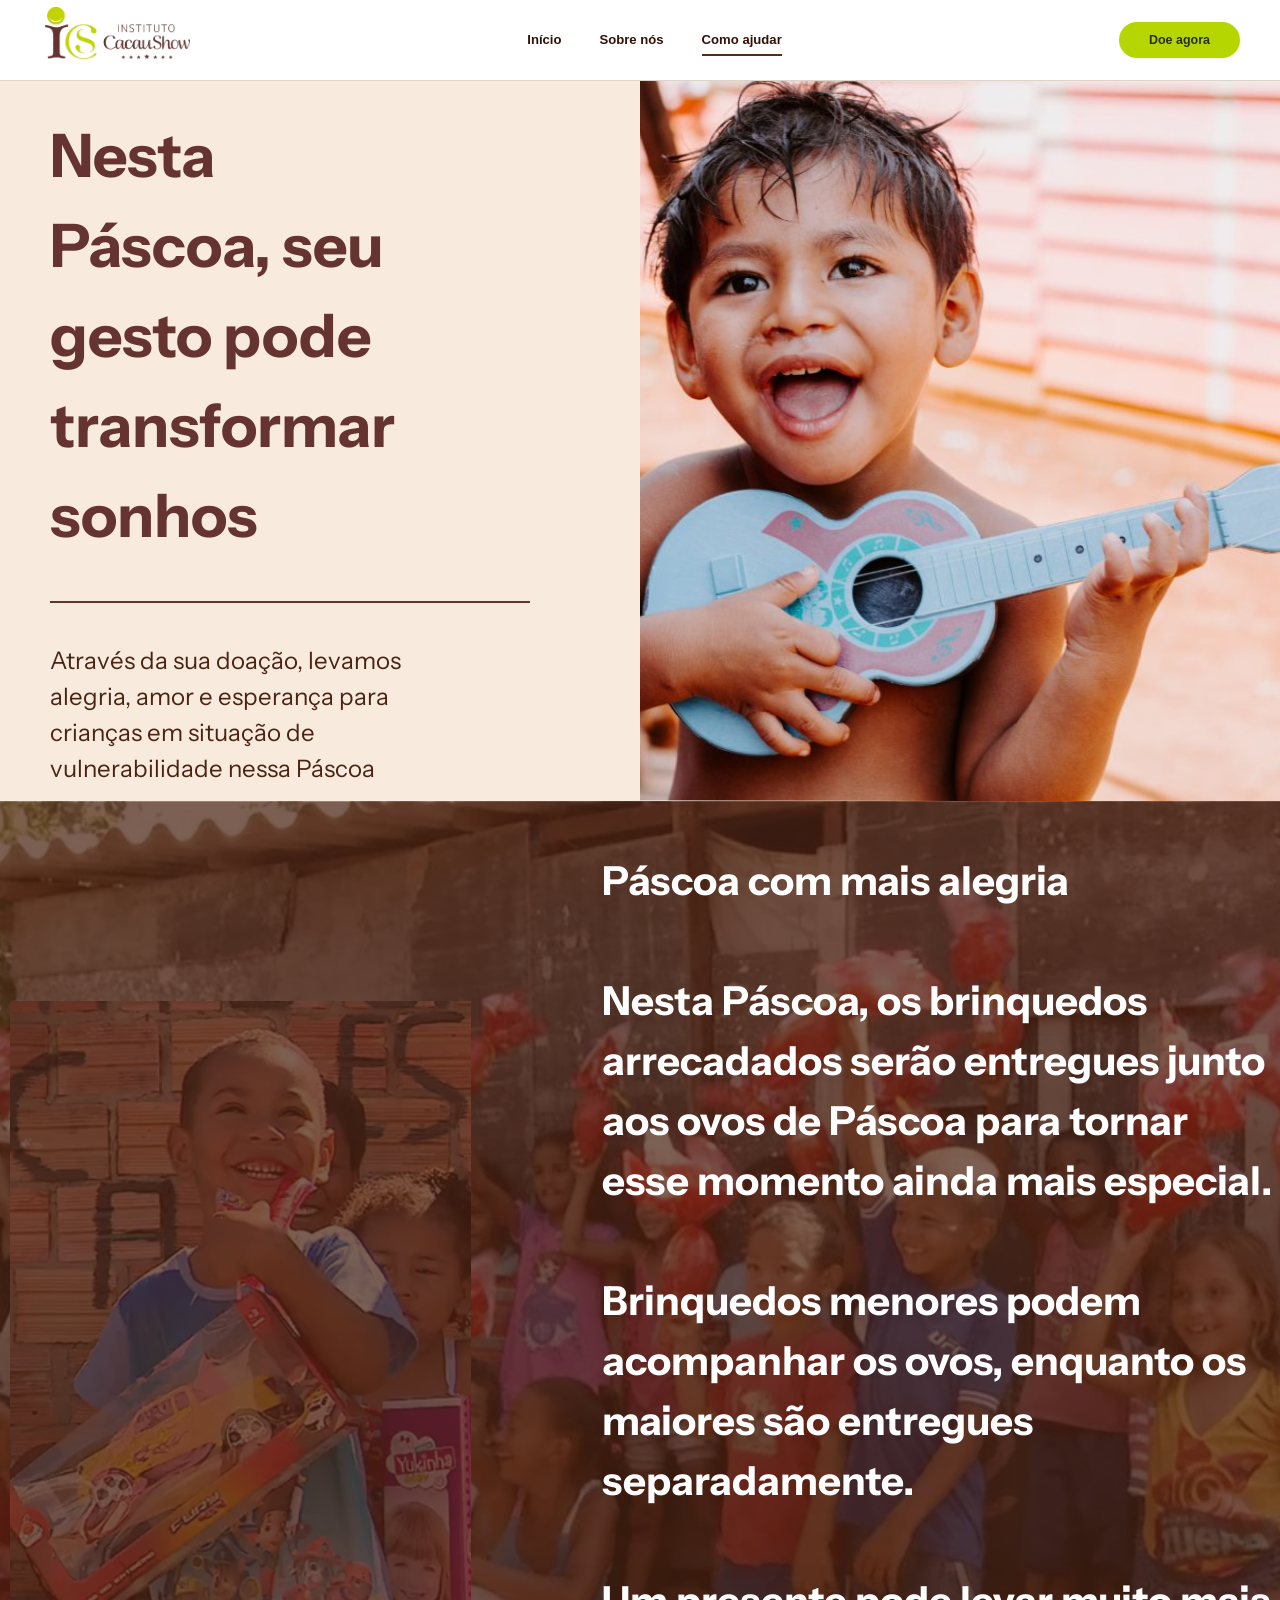
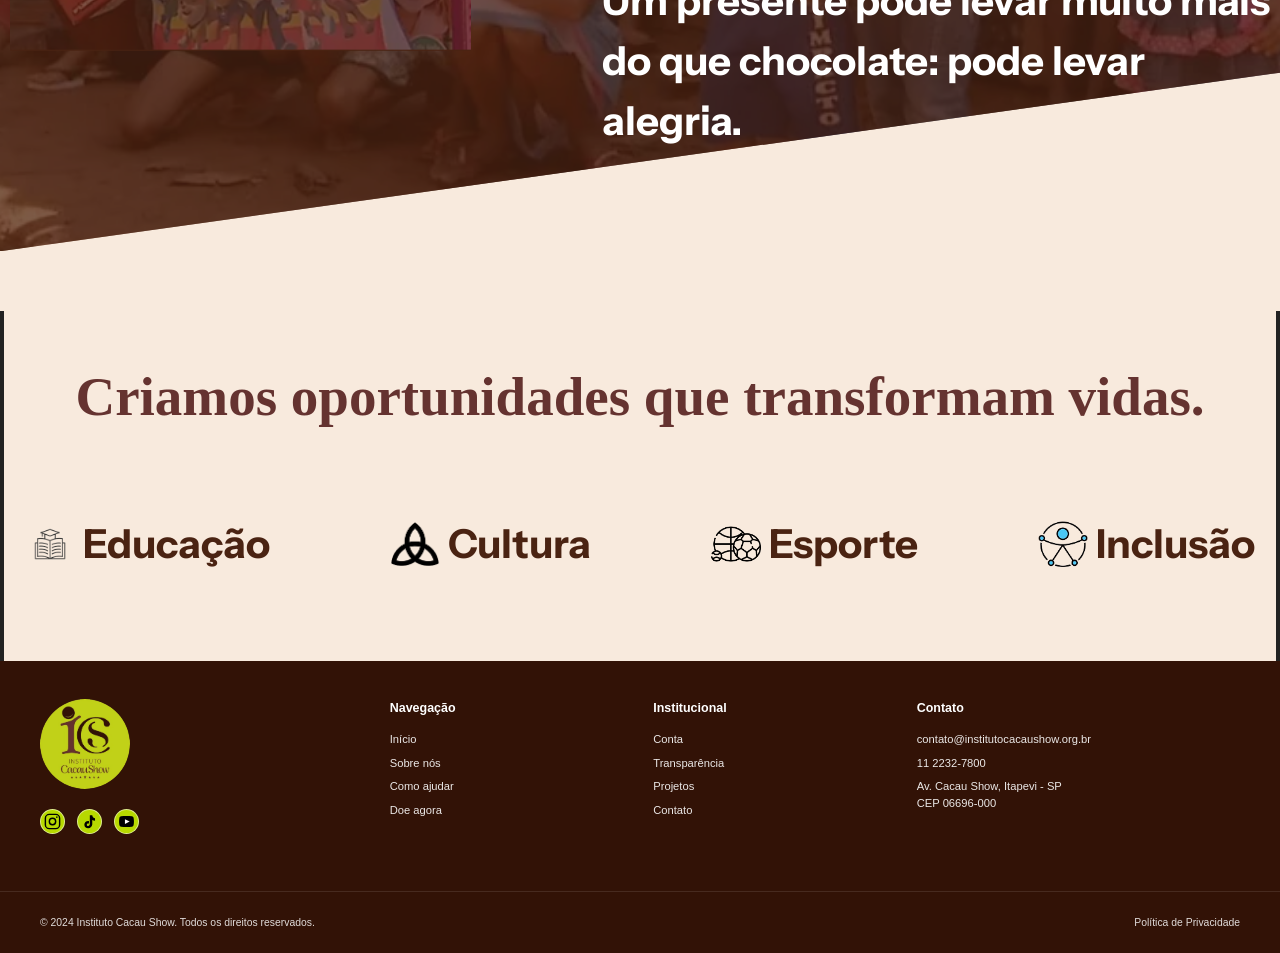
==== index.html @ d0c547f3 "finalizado" ====
<!DOCTYPE html>
<html lang="pt-br">
<head>
    <link rel="preconnect" href="https://fonts.googleapis.com">
<link rel="preconnect" href="https://fonts.gstatic.com" crossorigin>
<link href="https://fonts.googleapis.com/css2?family=Instrument+Sans:ital,wght@0,400..700;1,400..700&display=swap" rel="stylesheet">
    <meta charset="UTF-8">
    <meta name="viewport" content="width=device-width, initial-scale=1.0">
    <title>Início</title>
    <link rel="stylesheet" href="style.css">
</head>
<body>
  <header class="cabecalho">
        <div class="container cabecalho-conteudo">
            <a class="logo-link" href="#" aria-label="Página inicial do Instituto Cacau Show">
                <img src="logoheaderr.png" alt="Instituto Cacau Show">
            </a>

            <button class="menu-botao" id="menuBotao" type="button" aria-label="Abrir menu" aria-expanded="false"
                aria-controls="menuPrincipal">
                ☰
            </button>

            <nav class="navegacao" id="menuPrincipal" aria-label="Navegação principal">
                <a href="#inicio">Início</a>
                <a href="#sobre">Sobre nós</a>
                <a class="ativo" href="#ajudar" aria-current="page">Como ajudar</a>
            </nav>

            <a class="botao-doe" href="#doacao">Doe agora</a>
        </div>
    </header>
    <div class="hero">
        <div class="esquerda">
            <h1>Nesta Páscoa, seu gesto pode transformar sonhos</h1>
            <div class="linha"></div>
            <p>Através da sua doação, levamos alegria, amor
 e esperança para crianças em situação de
vulnerabilidade nessa Páscoa</p>
        </div>
        <div class="direita">
            
            <img src="image 11 (1).svg" alt="">
        </div>
    </div>
    <div class="segundaparte">
        <div class="imagem">
    <div class="foto">
        <img src="Rectangle 14.png" alt="">
    </div>
</div>

            <div class="pascoa"><h1>Páscoa com mais alegria <br><br>
                Nesta Páscoa, os brinquedos arrecadados serão entregues junto aos ovos de Páscoa para tornar esse momento ainda mais especial.
                <br><br> Brinquedos menores podem acompanhar os ovos, enquanto os maiores são entregues separadamente.<br><br> Um presente pode levar muito mais do que chocolate: pode levar alegria.</h1>
            </div>
    </div>

    <div class="oportunidades">

    <h2>Criamos oportunidades que transformam vidas.</h2>

    <div class="categorias">

        <div class="categoria">
            <div class="espaco-imagem">
                <img src="image 31.png" alt="">
            </div>
            <p>Educação</p>
        </div>

        <div class="categoria">
            <div class="espaco-imagem">
                <img src="image 32.png" alt="">
            </div>
            <p>Cultura</p>
        </div>

        <div class="categoria">
            <div class="espaco-imagem">
                <img src="image 33.png" alt="">
            </div>
            <p>Esporte</p>
        </div>

        <div class="categoria">
            <div class="espaco-imagem">
                <img src="image 34.png" alt="">
            </div>
            <p>Inclusão</p>
        </div>

    </div>

</div>
<footer class="rodape">
        <div class="container rodape-conteudo">
            <div class="rodape-marca">
                <img src="footer.png" alt="Instituto Cacau Show">
                <div class="redes-sociais" aria-label="Redes sociais">

                    <a href="#" class="botao-rede-social" aria-label="Instagram">
                        <img src="instagram.svg" alt="">
                    </a>

                    <a href="#" class="botao-rede-social" aria-label="TikTok">
                        <img src="tiktok.svg" alt="">
                    </a>

                    <a href="#" class="botao-rede-social" aria-label="YouTube">
                        <img src="youtube.svg" alt="">
                    </a>

                </div>
            </div>

            <div class="rodape-coluna">
                <h3>Navegação</h3>
                <a href="#inicio">Início</a>
                <a href="#sobre">Sobre nós</a>
                <a href="#ajudar">Como ajudar</a>
                <a href="#doacao">Doe agora</a>
            </div>

            <div class="rodape-coluna">
                <h3>Institucional</h3>
                <a href="#">Conta</a>
                <a href="#">Transparência</a>
                <a href="#">Projetos</a>
                <a href="#">Contato</a>
            </div>

            <div class="rodape-coluna contato">
                <h3>Contato</h3>
                <a href="mailto:contato@institutocacaushow.org.br">
                    contato@institutocacaushow.org.br
                </a>
                <a href="tel:+551122327800">11 2232-7800</a>
                <p>Av. Cacau Show, Itapevi - SP<br>CEP 06696-000</p>
            </div>
        </div>

        <div class="rodape-final">
            <p>©️ 2024 Instituto Cacau Show. Todos os direitos reservados.</p>
            <a href="#">Política de Privacidade</a>
        </div>
    </footer>
</body>
</html>
---- style.css ----
@import url("https://fonts.googleapis.com/css2?family=DM+Sans:wght@400;500;600;700&family=Playfair+Display:wght@600;700&display=swap");

*{

    margin: 0px;
    padding: 0px;
    box-sizing: border-box;
}

:root {
    --bege: #f7f0e5;
    --bege-escuro: #e7d9ca;
    --marrom: #542d1e;
    --marrom-escuro: #321206;
    --verde: #b5d600;
    --branco: #ffffff;
    --texto: #2f211b;
    --largura: 1200px;
}

* {
    margin: 0;
    padding: 0;
    box-sizing: border-box;
}

html {
    scroll-behavior: smooth;
}

body {
    color: var(--texto);
    background-color: var(--bege);
    line-height: 1.5;
}

img {
    display: block;
    max-width: 100%;
}

a {
    color: inherit;
    text-decoration: none;
}

button {
    font: inherit;
}

.container {
    width: min(100% - 32px, var(--largura));
    margin-inline: auto;
}

.cabecalho {
    position: sticky;
    top: 0;
    z-index: 100;
    background-color: var(--branco);
    border-bottom: 1px solid #ddd3c8;
}

.cabecalho-conteudo {
    min-height: 78px;
    display: flex;
    align-items: center;
    justify-content: space-between;
    gap: 32px;
}

.logo-link img {
    width: 150px;
    height: auto;
}

.navegacao {
    display: flex;
    align-items: center;
    gap: 38px;
}

.navegacao a {
    position: relative;
    padding: 8px 0;
    font-family: Arial, Helvetica, sans-serif;
    font-size: 0.82rem;
    font-weight: 700;
    color: var(--marrom-escuro);
}

.navegacao a::after {
    content: "";
    position: absolute;
    left: 0;
    bottom: 2px;
    width: 0;
    height: 2px;
    background-color: var(--marrom);
    transition: width 0.2s ease;
}

.navegacao a:hover::after,
.navegacao a.ativo::after {
    width: 100%;
}

.botao-doe {
    padding: 9px 30px;
    border-radius: 24px;
    background-color: var(--verde);
    color: #263000;
    font-family: Arial, Helvetica, sans-serif;
    font-size: 0.78rem;
    font-weight: 800;
    transition: transform 0.2s ease, filter 0.2s ease;
}

.botao-doe:hover {
    transform: translateY(-2px);
    filter: brightness(0.95);
    background-color: var(--marrom-escuro);
    color: var(--branco);
}

.menu-botao {
    display: none;
    border: 0;
    background: transparent;
    color: var(--marrom);
    font-size: 1.7rem;
    cursor: pointer;
}


body{
    font-family: "Instrument Sans", sans-serif;
    background-color: #F8EADD;
}

.hero {
    height: 720px;
    display: flex;
}

.esquerda {
    width: 50%;
}

.esquerda h1 {
    margin-left: 50px;
    margin-top: 30px;
    color: #653330;
    font-size: 60px;
    width: 60%;
}

.esquerda p {
    color: #4A2312;
    margin-left: 50px;
    font-size: 24px;
    width: 65%;
}

.linha {
    height: 1px;
    width: 480px;
    border: #653330 solid 0.05px;
    margin-bottom: 40px;
    margin-left: 50px;
    margin-top: 40px;
}

.direita {
    width: 50%;
    height: 100%;
}

.direita img {
    width: 100%;
    height: 100%;
    object-fit: cover;
    display: block;
}

.segundaparte {
    position: relative;
    display: flex;
    color: white;
    height: 1050px;

    background-image: url(crianças.webp);
    background-size: cover;
    background-position: center;

    clip-path: polygon(
        0 0,
        100% 0,
        100% 83%,
        0 100%
    );

    
    &::before {
        content: "";
        position: absolute;
        inset: 0;
        background-color: rgba(74, 35, 18, 0.72);
        z-index: 0;
    }

    .imagem {
        width: 47%;
        display: flex;
        align-items: center;
        justify-content: center;
        position: relative;
        z-index: 1;

        .foto {
            position: relative;
            height: 650px;
            margin-right: 120px;

            img {
                height: 650px;
                display: block;
            }

            &::after {
                content: "";
                position: absolute;
                inset: 0;
                background-color: rgba(74, 35, 18, 0.72);
                pointer-events: none;
            }
        }
    }

    .pascoa {
        width: 53%;
        display: flex;
        justify-content: center;
        align-items: center;
        z-index: 1;

        h1 {
            margin-bottom: 50px;
            font-size: 40px;
        }
    }
}
.oportunidades {
    margin-top: 60px;
    height: 350px;
    background-color: #F8EADD;

    display: flex;
    flex-direction: column;
    align-items: center;

    padding-top: 45px;

    border-left: 4px solid #222;
    border-right: 4px solid #222;

    h2 {
        color: #653330;
        font-size: 55px;
        font-family: Georgia, serif;
        margin: 0 0 35px 0;
        text-align: center;
    }

    .categorias {
        margin-top: 40px;
        display: flex;
        align-items: center;
        justify-content: center;

        
        gap: 120px;

        width: 100%;
    }

    .categoria {
        display: flex;
        align-items: center;

        
        gap: 8px;

        p {
            color: #4A2312;
            font-size: 40px;
            font-weight: bold;
            margin: 0;
        }

        .espaco-imagem {
            width: 50px;
            height: 50px;

            display: flex;
            align-items: center;
            justify-content: center;

            img {
                max-width: 50px;
                max-height: 50px;
                width: auto;
                height: auto;
            }
        }
    }
}

.rodape {
    background-color: var(--marrom-escuro);
    color: var(--branco);
}

.rodape-conteudo {
    min-height: 230px;
    padding: 38px 0;
    display: grid;
    grid-template-columns: 1.4fr 1fr 1fr 1.5fr;
    gap: 48px;
}

.rodape-marca img {
    width: 90px;
    margin-bottom: 20px;
    border-radius: 50%;
}

.redes-sociais {
    display: flex;
    gap: 12px;
}

.redes-sociais a {
    width: 25px;
    height: 25px;
    display: grid;
    place-items: center;
    border: 1px solid rgba(255, 255, 255, 0.55);
    border-radius: 50%;
    font-family: Arial, Helvetica, sans-serif;
    font-size: 0.7rem;
}

.rodape-coluna {
    display: flex;
    flex-direction: column;
    gap: 7px;
}

.rodape-coluna h3 {
    margin-bottom: 6px;
    font-family: Arial, Helvetica, sans-serif;
    font-size: 0.78rem;
    font-weight: 700;
}

.rodape-coluna a,
.rodape-coluna p {
    font-family: Arial, Helvetica, sans-serif;
    font-size: 0.7rem;
    line-height: 1.5;
    opacity: 0.9;
}

.rodape-coluna a:hover {
    text-decoration: underline;
}

.rodape-final {
    min-height: 62px;
    padding: 15px max(16px, calc((100% - var(--largura)) / 2));
    display: flex;
    align-items: center;
    justify-content: space-between;
    gap: 20px;
    border-top: 1px solid rgba(255, 255, 255, 0.12);
    font-family: Arial, Helvetica, sans-serif;
    font-size: 0.65rem;
    opacity: 0.85;
}

.redes-sociais {
    display: flex;
    align-items: center;
    gap: 12px;
    margin-top: 12px;
}

.botao-rede-social {
    display: flex;
    align-items: center;
    justify-content: center;
    width: 34px;
    height: 34px;
    border-radius: 50%;
    background-color: #B7D900;
    color: #4A3728;
    text-decoration: none;
    transition: transform 0.2s ease, background-color 0.2s ease;
}

.botao-rede-social img {
    width: 19px;
    height: 19px;
    margin-top: 2px;
    object-fit: contain;
}

.botao-rede-social:hover {
    background-color: #FFFFFF;
    transform: translateY(-2px);
}

.botao-rede-social:focus-visible {
    outline: 2px solid #FFFFFF;
    outline-offset: 3px;
}

@media (max-width: 750px) {

    /* ===== CABEÇALHO ===== */

    .cabecalho-conteudo {
        min-height: 70px;
        padding: 0 5px;
    }

    .logo-link img {
        width: 125px;
    }

    .navegacao {
        display: none;
    }

    .botao-doe {
        display: none;
    }

    .menu-botao {
        display: block;
        font-size: 1.8rem;
        padding: 5px;
    }


    /* ===== HERO ===== */

    .hero {
        height: auto;
        min-height: auto;
        display: flex;
        flex-direction: column;
    }

    .esquerda {
        width: 100%;
        padding: 35px 25px 45px;
    }

    .esquerda h1 {
        margin: 0;
        width: 100%;
        font-size: 42px;
        line-height: 1.12;
    }

    .linha {
        width: 100%;
        margin: 30px 0;
    }

    .esquerda p {
        margin: 0;
        width: 100%;
        font-size: 19px;
        line-height: 1.5;
    }

    .direita {
        width: 100%;
        height: 420px;
    }

    .direita img {
        width: 100%;
        height: 100%;
        object-fit: cover;
    }


    /* ===== SEGUNDA PARTE ===== */

    .segundaparte {
        height: auto;
        min-height: 1100px;

        display: flex;
        flex-direction: column;

        clip-path: polygon(
            0 0,
            100% 0,
            100% 96%,
            0 100%
        );
    }

    .segundaparte .imagem {
        width: 100%;
        height: 500px;
        padding-top: 50px;
    }

    .segundaparte .imagem .foto {
        height: 450px;
        margin-right: 0;
    }

    .segundaparte .imagem .foto img {
        width: auto;
        max-width: 90vw;
        height: 450px;
        object-fit: cover;
    }

    .segundaparte .pascoa {
        width: 100%;
        padding: 30px 30px 100px;
        display: flex;
        align-items: center;
        justify-content: center;
    }

    .segundaparte .pascoa h1 {
        margin: 0;
        font-size: 27px;
        line-height: 1.4;
    }


    /* ===== OPORTUNIDADES ===== */

    .oportunidades {
        height: auto;
        min-height: 550px;

        margin-top: 20px;
        padding: 40px 20px 60px;

        border-left: 2px solid #222;
        border-right: 2px solid #222;
    }

    .oportunidades h2 {
        font-size: 38px;
        line-height: 1.15;
        margin-bottom: 25px;
    }

    .oportunidades .categorias {
        margin-top: 20px;

        display: grid;
        grid-template-columns: 1fr 1fr;

        gap: 35px 20px;
        width: 100%;
    }

    .oportunidades .categoria {
        justify-content: center;
        gap: 8px;
    }

    .oportunidades .categoria p {
        font-size: 25px;
    }

    .oportunidades .categoria .espaco-imagem {
        width: 40px;
        height: 40px;
    }

    .oportunidades .categoria .espaco-imagem img {
        max-width: 40px;
        max-height: 40px;
    }


    /* ===== RODAPÉ ===== */

    .rodape-conteudo {
        min-height: auto;

        padding: 45px 25px;

        display: grid;
        grid-template-columns: 1fr 1fr;
        gap: 40px 30px;
    }

    .rodape-marca {
        grid-column: 1 / -1;
    }

    .rodape-marca img {
        width: 80px;
    }

    .rodape-coluna h3 {
        font-size: 0.85rem;
    }

    .rodape-coluna a,
    .rodape-coluna p {
        font-size: 0.75rem;
    }

    .rodape-coluna.contato {
        grid-column: 1 / -1;
    }

    .rodape-final {
        padding: 18px 25px;

        flex-direction: column;
        align-items: flex-start;
        gap: 8px;

        font-size: 0.65rem;
    }
}
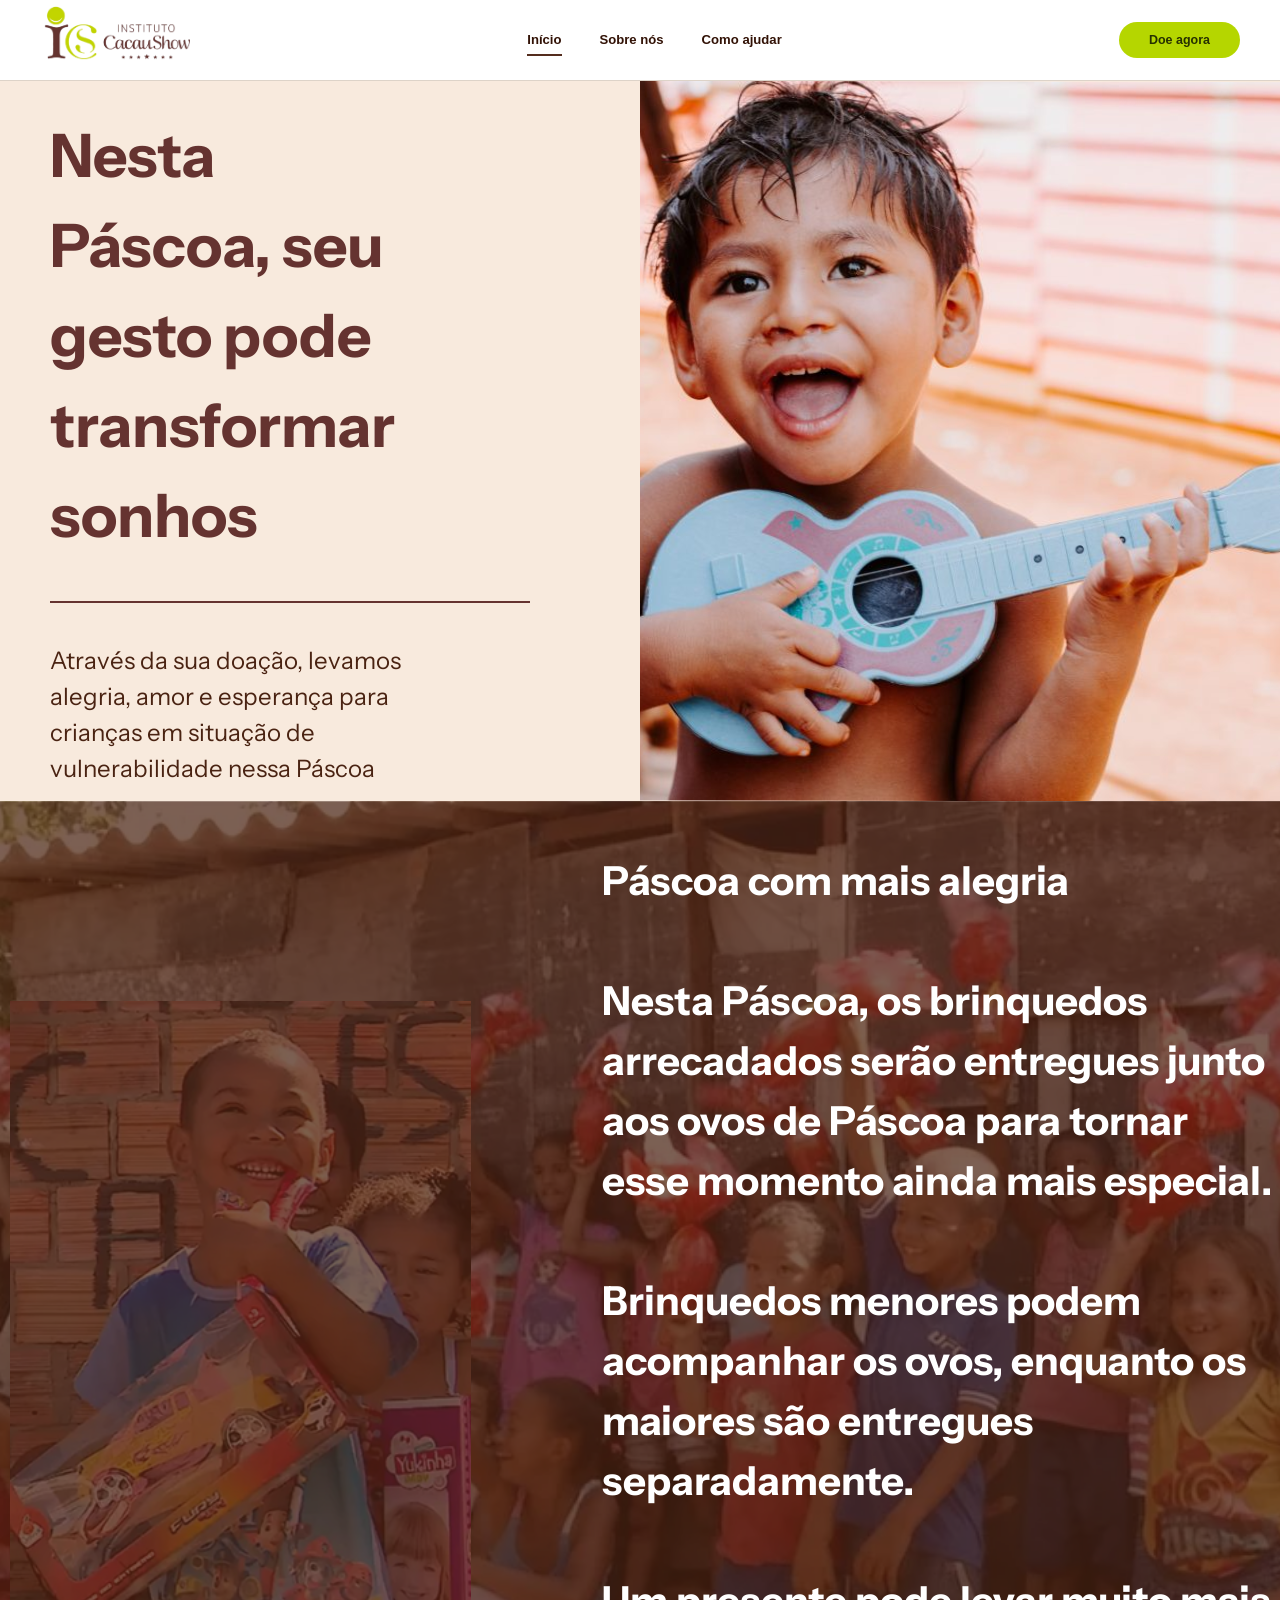
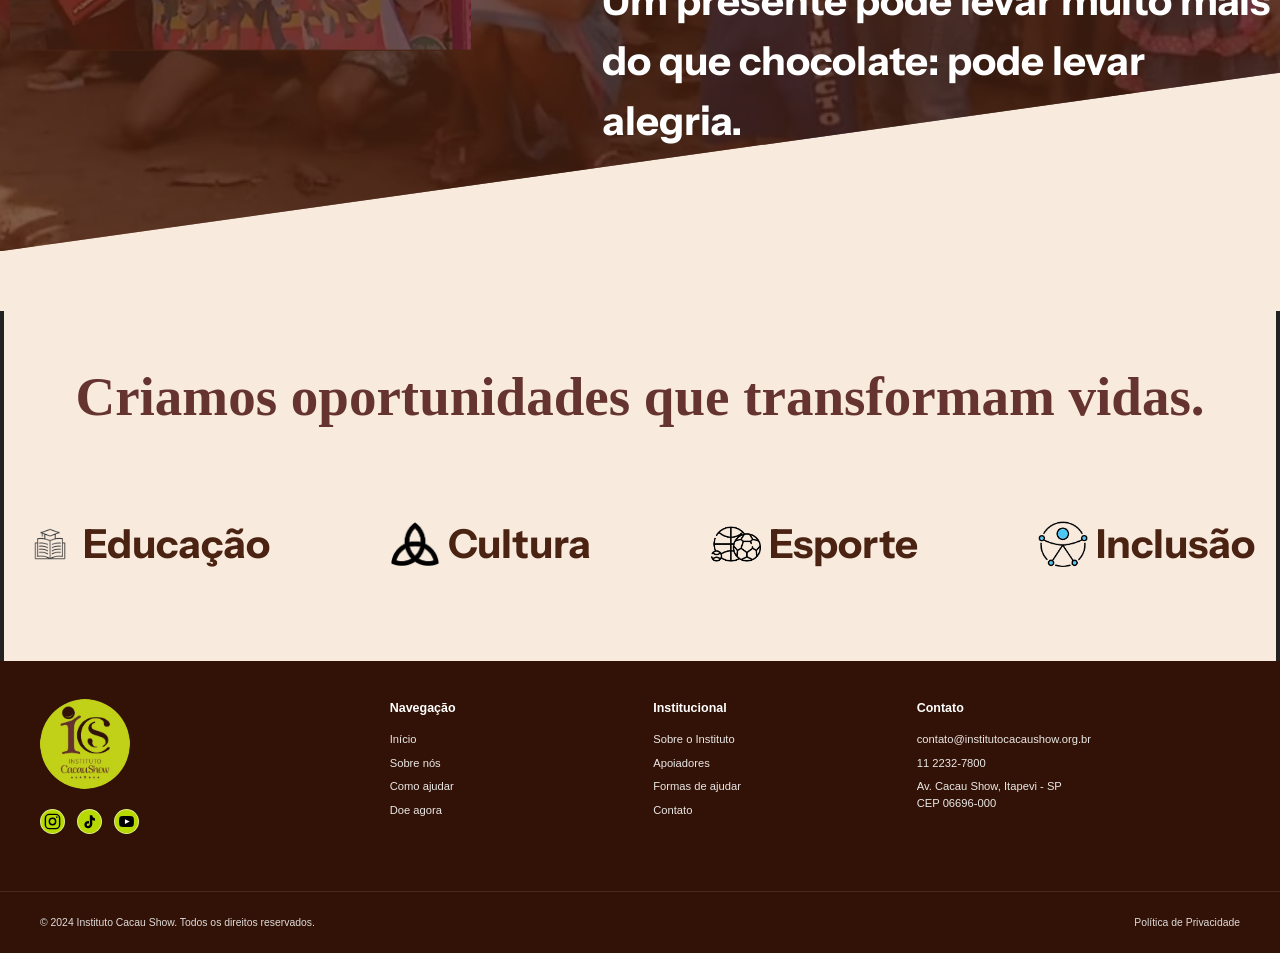
==== commit ad39664c: "Organize site assets and repair navigation Move images and icons into assets, update page links and " ====
--- a/index.html
+++ b/index.html
@@ -7,13 +7,13 @@
     <meta charset="UTF-8">
     <meta name="viewport" content="width=device-width, initial-scale=1.0">
     <title>Início</title>
-    <link rel="stylesheet" href="style.css">
+    <link rel="stylesheet" href="css/style.css">
 </head>
 <body>
   <header class="cabecalho">
         <div class="container cabecalho-conteudo">
-            <a class="logo-link" href="#" aria-label="Página inicial do Instituto Cacau Show">
-                <img src="logoheaderr.png" alt="Instituto Cacau Show">
+            <a class="logo-link" href="index.html" aria-label="Página inicial do Instituto Cacau Show">
+                <img src="assets/images/logoheaderr.png" alt="Instituto Cacau Show">
             </a>
 
             <button class="menu-botao" id="menuBotao" type="button" aria-label="Abrir menu" aria-expanded="false"
@@ -22,15 +22,15 @@
             </button>
 
             <nav class="navegacao" id="menuPrincipal" aria-label="Navegação principal">
-                <a href="#inicio">Início</a>
-                <a href="#sobre">Sobre nós</a>
-                <a class="ativo" href="#ajudar" aria-current="page">Como ajudar</a>
+                <a class="ativo" href="index.html#inicio" aria-current="page">Início</a>
+                <a href="sobrenos.html#sobre">Sobre nós</a>
+                <a href="comoAjudar.html#ajudar">Como ajudar</a>
             </nav>
 
-            <a class="botao-doe" href="#doacao">Doe agora</a>
+            <a class="botao-doe" href="como.html#doacao">Doe agora</a>
         </div>
     </header>
-    <div class="hero">
+    <div class="hero" id="inicio">
         <div class="esquerda">
             <h1>Nesta Páscoa, seu gesto pode transformar sonhos</h1>
             <div class="linha"></div>
@@ -40,13 +40,13 @@
         </div>
         <div class="direita">
             
-            <img src="image 11 (1).svg" alt="">
+            <img src="assets/images/image 11 (1).svg" alt="">
         </div>
     </div>
-    <div class="segundaparte">
+    <div class="segundaparte" id="sobre">
         <div class="imagem">
     <div class="foto">
-        <img src="Rectangle 14.png" alt="">
+        <img src="assets/images/Rectangle 14.png" alt="">
     </div>
 </div>
 
@@ -56,7 +56,7 @@
             </div>
     </div>
 
-    <div class="oportunidades">
+    <div class="oportunidades" id="ajudar">
 
     <h2>Criamos oportunidades que transformam vidas.</h2>
 
@@ -64,28 +64,28 @@
 
         <div class="categoria">
             <div class="espaco-imagem">
-                <img src="image 31.png" alt="">
+                <img src="assets/images/image 31.png" alt="">
             </div>
             <p>Educação</p>
         </div>
 
         <div class="categoria">
             <div class="espaco-imagem">
-                <img src="image 32.png" alt="">
+                <img src="assets/images/image 32.png" alt="">
             </div>
             <p>Cultura</p>
         </div>
 
         <div class="categoria">
             <div class="espaco-imagem">
-                <img src="image 33.png" alt="">
+                <img src="assets/images/image 33.png" alt="">
             </div>
             <p>Esporte</p>
         </div>
 
         <div class="categoria">
             <div class="espaco-imagem">
-                <img src="image 34.png" alt="">
+                <img src="assets/images/image 34.png" alt="">
             </div>
             <p>Inclusão</p>
         </div>
@@ -96,19 +96,19 @@
 <footer class="rodape">
         <div class="container rodape-conteudo">
             <div class="rodape-marca">
-                <img src="footer.png" alt="Instituto Cacau Show">
+                <img src="assets/images/footer.png" alt="Instituto Cacau Show">
                 <div class="redes-sociais" aria-label="Redes sociais">
 
-                    <a href="#" class="botao-rede-social" aria-label="Instagram">
-                        <img src="instagram.svg" alt="">
+                    <a href="https://www.instagram.com/institutocacaushow/" class="botao-rede-social" aria-label="Instagram">
+                        <img src="assets/icons/instagram.svg" alt="">
                     </a>
 
-                    <a href="#" class="botao-rede-social" aria-label="TikTok">
-                        <img src="tiktok.svg" alt="">
+                    <a href="https://www.tiktok.com/@cacaushow" class="botao-rede-social" aria-label="TikTok">
+                        <img src="assets/icons/tiktok.svg" alt="">
                     </a>
 
-                    <a href="#" class="botao-rede-social" aria-label="YouTube">
-                        <img src="youtube.svg" alt="">
+                    <a href="https://www.youtube.com/c/InstitutoCacauShow" class="botao-rede-social" aria-label="YouTube">
+                        <img src="assets/icons/youtube.svg" alt="">
                     </a>
 
                 </div>
@@ -116,21 +116,21 @@
 
             <div class="rodape-coluna">
                 <h3>Navegação</h3>
-                <a href="#inicio">Início</a>
-                <a href="#sobre">Sobre nós</a>
-                <a href="#ajudar">Como ajudar</a>
-                <a href="#doacao">Doe agora</a>
+                <a href="index.html#inicio">Início</a>
+                <a href="sobrenos.html#sobre">Sobre nós</a>
+                <a href="comoAjudar.html#ajudar">Como ajudar</a>
+                <a href="como.html#doacao">Doe agora</a>
             </div>
 
             <div class="rodape-coluna">
                 <h3>Institucional</h3>
-                <a href="#">Conta</a>
-                <a href="#">Transparência</a>
-                <a href="#">Projetos</a>
-                <a href="#">Contato</a>
+                <a href="sobrenos.html#sobre">Sobre o Instituto</a>
+                <a href="sobrenos.html#apoiadores">Apoiadores</a>
+                <a href="comoAjudar.html#ajudar">Formas de ajudar</a>
+                <a href="#contato">Contato</a>
             </div>
 
-            <div class="rodape-coluna contato">
+            <div class="rodape-coluna contato" id="contato">
                 <h3>Contato</h3>
                 <a href="mailto:contato@institutocacaushow.org.br">
                     contato@institutocacaushow.org.br
@@ -145,5 +145,6 @@
             <a href="#">Política de Privacidade</a>
         </div>
     </footer>
+    <script src="js/sobrenos.js"></script>
 </body>
 </html>
--- a/css/style.css
+++ b/css/style.css
@@ -0,0 +1,665 @@
+@import url("https://fonts.googleapis.com/css2?family=DM+Sans:wght@400;500;600;700&family=Playfair+Display:wght@600;700&display=swap");
+
+*{
+
+    margin: 0px;
+    padding: 0px;
+    box-sizing: border-box;
+}
+
+:root {
+    --bege: #f7f0e5;
+    --bege-escuro: #e7d9ca;
+    --marrom: #542d1e;
+    --marrom-escuro: #321206;
+    --verde: #b5d600;
+    --branco: #ffffff;
+    --texto: #2f211b;
+    --largura: 1200px;
+}
+
+* {
+    margin: 0;
+    padding: 0;
+    box-sizing: border-box;
+}
+
+html {
+    scroll-behavior: smooth;
+}
+
+body {
+    color: var(--texto);
+    background-color: var(--bege);
+    line-height: 1.5;
+}
+
+img {
+    display: block;
+    max-width: 100%;
+}
+
+a {
+    color: inherit;
+    text-decoration: none;
+}
+
+button {
+    font: inherit;
+}
+
+.container {
+    width: min(100% - 32px, var(--largura));
+    margin-inline: auto;
+}
+
+.cabecalho {
+    position: sticky;
+    top: 0;
+    z-index: 100;
+    background-color: var(--branco);
+    border-bottom: 1px solid #ddd3c8;
+}
+
+.cabecalho-conteudo {
+    min-height: 78px;
+    display: flex;
+    align-items: center;
+    justify-content: space-between;
+    gap: 32px;
+}
+
+.logo-link img {
+    width: 150px;
+    height: auto;
+}
+
+.navegacao {
+    display: flex;
+    align-items: center;
+    gap: 38px;
+}
+
+.navegacao a {
+    position: relative;
+    padding: 8px 0;
+    font-family: Arial, Helvetica, sans-serif;
+    font-size: 0.82rem;
+    font-weight: 700;
+    color: var(--marrom-escuro);
+}
+
+.navegacao a::after {
+    content: "";
+    position: absolute;
+    left: 0;
+    bottom: 2px;
+    width: 0;
+    height: 2px;
+    background-color: var(--marrom);
+    transition: width 0.2s ease;
+}
+
+.navegacao a:hover::after,
+.navegacao a.ativo::after {
+    width: 100%;
+}
+
+.botao-doe {
+    padding: 9px 30px;
+    border-radius: 24px;
+    background-color: var(--verde);
+    color: #263000;
+    font-family: Arial, Helvetica, sans-serif;
+    font-size: 0.78rem;
+    font-weight: 800;
+    transition: transform 0.2s ease, filter 0.2s ease;
+}
+
+.botao-doe:hover {
+    transform: translateY(-2px);
+    filter: brightness(0.95);
+    background-color: var(--marrom-escuro);
+    color: var(--branco);
+}
+
+.menu-botao {
+    display: none;
+    border: 0;
+    background: transparent;
+    color: var(--marrom);
+    font-size: 1.7rem;
+    cursor: pointer;
+}
+
+
+body{
+    font-family: "Instrument Sans", sans-serif;
+    background-color: #F8EADD;
+}
+
+.hero {
+    height: 720px;
+    display: flex;
+}
+
+.esquerda {
+    width: 50%;
+}
+
+.esquerda h1 {
+    margin-left: 50px;
+    margin-top: 30px;
+    color: #653330;
+    font-size: 60px;
+    width: 60%;
+}
+
+.esquerda p {
+    color: #4A2312;
+    margin-left: 50px;
+    font-size: 24px;
+    width: 65%;
+}
+
+.linha {
+    height: 1px;
+    width: 480px;
+    border: #653330 solid 0.05px;
+    margin-bottom: 40px;
+    margin-left: 50px;
+    margin-top: 40px;
+}
+
+.direita {
+    width: 50%;
+    height: 100%;
+}
+
+.direita img {
+    width: 100%;
+    height: 100%;
+    object-fit: cover;
+    display: block;
+}
+
+.segundaparte {
+    position: relative;
+    display: flex;
+    color: white;
+    height: 1050px;
+
+    background-image: url("../assets/images/crianças.webp");
+    background-size: cover;
+    background-position: center;
+
+    clip-path: polygon(
+        0 0,
+        100% 0,
+        100% 83%,
+        0 100%
+    );
+
+    
+    &::before {
+        content: "";
+        position: absolute;
+        inset: 0;
+        background-color: rgba(74, 35, 18, 0.72);
+        z-index: 0;
+    }
+
+    .imagem {
+        width: 47%;
+        display: flex;
+        align-items: center;
+        justify-content: center;
+        position: relative;
+        z-index: 1;
+
+        .foto {
+            position: relative;
+            height: 650px;
+            margin-right: 120px;
+
+            img {
+                height: 650px;
+                display: block;
+            }
+
+            &::after {
+                content: "";
+                position: absolute;
+                inset: 0;
+                background-color: rgba(74, 35, 18, 0.72);
+                pointer-events: none;
+            }
+        }
+    }
+
+    .pascoa {
+        width: 53%;
+        display: flex;
+        justify-content: center;
+        align-items: center;
+        z-index: 1;
+
+        h1 {
+            margin-bottom: 50px;
+            font-size: 40px;
+        }
+    }
+}
+.oportunidades {
+    margin-top: 60px;
+    height: 350px;
+    background-color: #F8EADD;
+
+    display: flex;
+    flex-direction: column;
+    align-items: center;
+
+    padding-top: 45px;
+
+    border-left: 4px solid #222;
+    border-right: 4px solid #222;
+
+    h2 {
+        color: #653330;
+        font-size: 55px;
+        font-family: Georgia, serif;
+        margin: 0 0 35px 0;
+        text-align: center;
+    }
+
+    .categorias {
+        margin-top: 40px;
+        display: flex;
+        align-items: center;
+        justify-content: center;
+
+        
+        gap: 120px;
+
+        width: 100%;
+    }
+
+    .categoria {
+        display: flex;
+        align-items: center;
+
+        
+        gap: 8px;
+
+        p {
+            color: #4A2312;
+            font-size: 40px;
+            font-weight: bold;
+            margin: 0;
+        }
+
+        .espaco-imagem {
+            width: 50px;
+            height: 50px;
+
+            display: flex;
+            align-items: center;
+            justify-content: center;
+
+            img {
+                max-width: 50px;
+                max-height: 50px;
+                width: auto;
+                height: auto;
+            }
+        }
+    }
+}
+
+.rodape {
+    background-color: var(--marrom-escuro);
+    color: var(--branco);
+}
+
+.rodape-conteudo {
+    min-height: 230px;
+    padding: 38px 0;
+    display: grid;
+    grid-template-columns: 1.4fr 1fr 1fr 1.5fr;
+    gap: 48px;
+}
+
+.rodape-marca img {
+    width: 90px;
+    margin-bottom: 20px;
+    border-radius: 50%;
+}
+
+.redes-sociais {
+    display: flex;
+    gap: 12px;
+}
+
+.redes-sociais a {
+    width: 25px;
+    height: 25px;
+    display: grid;
+    place-items: center;
+    border: 1px solid rgba(255, 255, 255, 0.55);
+    border-radius: 50%;
+    font-family: Arial, Helvetica, sans-serif;
+    font-size: 0.7rem;
+}
+
+.rodape-coluna {
+    display: flex;
+    flex-direction: column;
+    gap: 7px;
+}
+
+.rodape-coluna h3 {
+    margin-bottom: 6px;
+    font-family: Arial, Helvetica, sans-serif;
+    font-size: 0.78rem;
+    font-weight: 700;
+}
+
+.rodape-coluna a,
+.rodape-coluna p {
+    font-family: Arial, Helvetica, sans-serif;
+    font-size: 0.7rem;
+    line-height: 1.5;
+    opacity: 0.9;
+}
+
+.rodape-coluna a:hover {
+    text-decoration: underline;
+}
+
+.rodape-final {
+    min-height: 62px;
+    padding: 15px max(16px, calc((100% - var(--largura)) / 2));
+    display: flex;
+    align-items: center;
+    justify-content: space-between;
+    gap: 20px;
+    border-top: 1px solid rgba(255, 255, 255, 0.12);
+    font-family: Arial, Helvetica, sans-serif;
+    font-size: 0.65rem;
+    opacity: 0.85;
+}
+
+.redes-sociais {
+    display: flex;
+    align-items: center;
+    gap: 12px;
+    margin-top: 12px;
+}
+
+.botao-rede-social {
+    display: flex;
+    align-items: center;
+    justify-content: center;
+    width: 34px;
+    height: 34px;
+    border-radius: 50%;
+    background-color: #B7D900;
+    color: #4A3728;
+    text-decoration: none;
+    transition: transform 0.2s ease, background-color 0.2s ease;
+}
+
+.botao-rede-social img {
+    width: 19px;
+    height: 19px;
+    margin-top: 2px;
+    object-fit: contain;
+}
+
+.botao-rede-social:hover {
+    background-color: #FFFFFF;
+    transform: translateY(-2px);
+}
+
+.botao-rede-social:focus-visible {
+    outline: 2px solid #FFFFFF;
+    outline-offset: 3px;
+}
+
+@media (max-width: 750px) {
+
+    /* ===== CABEÇALHO ===== */
+
+    .cabecalho-conteudo {
+        min-height: 70px;
+        padding: 0 5px;
+    }
+
+    .logo-link img {
+        width: 125px;
+    }
+
+    .navegacao {
+        display: none;
+    }
+
+    .cabecalho-conteudo {
+        position: relative;
+    }
+
+    .navegacao.menu-aberto {
+        position: absolute;
+        top: 100%;
+        left: 0;
+        right: 0;
+        display: flex;
+        flex-direction: column;
+        align-items: stretch;
+        gap: 0;
+        padding: 8px 16px;
+        background-color: #ffffff;
+        box-shadow: 0 8px 16px rgba(0, 0, 0, 0.12);
+    }
+
+    .navegacao.menu-aberto a {
+        padding: 12px 0;
+    }
+
+    .botao-doe {
+        display: none;
+    }
+
+    .menu-botao {
+        display: block;
+        font-size: 1.8rem;
+        padding: 5px;
+    }
+
+
+    /* ===== HERO ===== */
+
+    .hero {
+        height: auto;
+        min-height: auto;
+        display: flex;
+        flex-direction: column;
+    }
+
+    .esquerda {
+        width: 100%;
+        padding: 35px 25px 45px;
+    }
+
+    .esquerda h1 {
+        margin: 0;
+        width: 100%;
+        font-size: 42px;
+        line-height: 1.12;
+    }
+
+    .linha {
+        width: 100%;
+        margin: 30px 0;
+    }
+
+    .esquerda p {
+        margin: 0;
+        width: 100%;
+        font-size: 19px;
+        line-height: 1.5;
+    }
+
+    .direita {
+        width: 100%;
+        height: 420px;
+    }
+
+    .direita img {
+        width: 100%;
+        height: 100%;
+        object-fit: cover;
+    }
+
+
+    /* ===== SEGUNDA PARTE ===== */
+
+    .segundaparte {
+        height: auto;
+        min-height: 1100px;
+
+        display: flex;
+        flex-direction: column;
+
+        clip-path: polygon(
+            0 0,
+            100% 0,
+            100% 96%,
+            0 100%
+        );
+    }
+
+    .segundaparte .imagem {
+        width: 100%;
+        height: 500px;
+        padding-top: 50px;
+    }
+
+    .segundaparte .imagem .foto {
+        height: 450px;
+        margin-right: 0;
+    }
+
+    .segundaparte .imagem .foto img {
+        width: auto;
+        max-width: 90vw;
+        height: 450px;
+        object-fit: cover;
+    }
+
+    .segundaparte .pascoa {
+        width: 100%;
+        padding: 30px 30px 100px;
+        display: flex;
+        align-items: center;
+        justify-content: center;
+    }
+
+    .segundaparte .pascoa h1 {
+        margin: 0;
+        font-size: 27px;
+        line-height: 1.4;
+    }
+
+
+    /* ===== OPORTUNIDADES ===== */
+
+    .oportunidades {
+        height: auto;
+        min-height: 550px;
+
+        margin-top: 20px;
+        padding: 40px 20px 60px;
+
+        border-left: 2px solid #222;
+        border-right: 2px solid #222;
+    }
+
+    .oportunidades h2 {
+        font-size: 38px;
+        line-height: 1.15;
+        margin-bottom: 25px;
+    }
+
+    .oportunidades .categorias {
+        margin-top: 20px;
+
+        display: grid;
+        grid-template-columns: 1fr 1fr;
+
+        gap: 35px 20px;
+        width: 100%;
+    }
+
+    .oportunidades .categoria {
+        justify-content: center;
+        gap: 8px;
+    }
+
+    .oportunidades .categoria p {
+        font-size: 25px;
+    }
+
+    .oportunidades .categoria .espaco-imagem {
+        width: 40px;
+        height: 40px;
+    }
+
+    .oportunidades .categoria .espaco-imagem img {
+        max-width: 40px;
+        max-height: 40px;
+    }
+
+
+    /* ===== RODAPÉ ===== */
+
+    .rodape-conteudo {
+        min-height: auto;
+
+        padding: 45px 25px;
+
+        display: grid;
+        grid-template-columns: 1fr 1fr;
+        gap: 40px 30px;
+    }
+
+    .rodape-marca {
+        grid-column: 1 / -1;
+    }
+
+    .rodape-marca img {
+        width: 80px;
+    }
+
+    .rodape-coluna h3 {
+        font-size: 0.85rem;
+    }
+
+    .rodape-coluna a,
+    .rodape-coluna p {
+        font-size: 0.75rem;
+    }
+
+    .rodape-coluna.contato {
+        grid-column: 1 / -1;
+    }
+
+    .rodape-final {
+        padding: 18px 25px;
+
+        flex-direction: column;
+        align-items: flex-start;
+        gap: 8px;
+
+        font-size: 0.65rem;
+    }
+}
